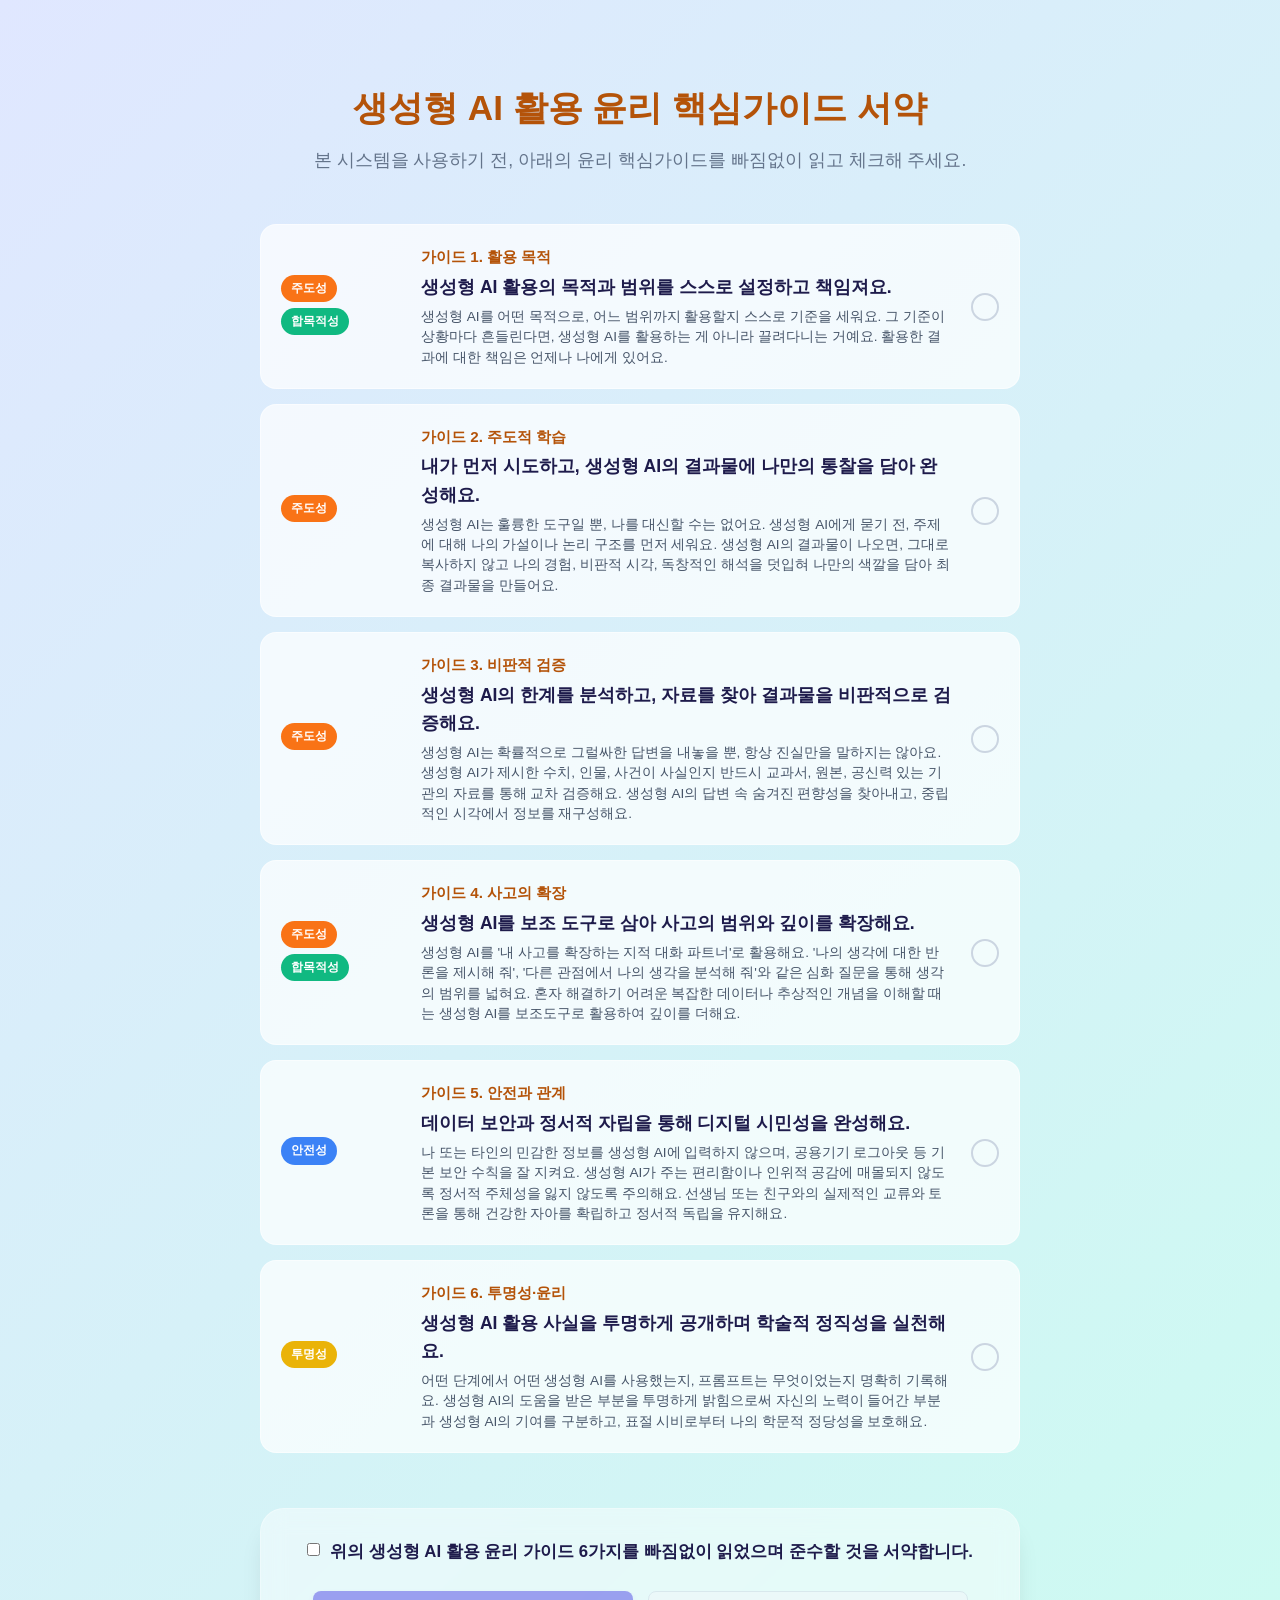
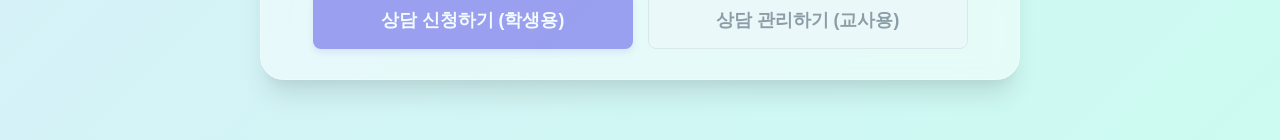
==== index.html @ edc0baff "feat: 학생 상담 신청 관리 시스템 및 AI 활용 윤리 가이드 게이트 구현" ====
<!DOCTYPE html>
<html lang="ko">
<head>
  <script>
    if (localStorage.getItem('ethics_agreement') !== 'true') {
      window.location.href = 'gate.html';
    }
  </script>
  <meta charset="UTF-8">
  <meta name="viewport" content="width=device-width, initial-scale=1.0">
  <title>학생 상담 신청 및 조회 시스템</title>
  <link rel="stylesheet" href="style.css">
</head>
<body>

  <div class="app-container">
    <!-- Header -->
    <header>
      <h1>Counseling <span>학생용</span></h1>
      <nav>
        <a href="admin.html" class="nav-btn">교사용 관리자 페이지</a>
      </nav>
    </header>

    <!-- Hero Section -->
    <div class="hero">
      <h2>학생 상담 신청</h2>
      <p>원하는 상담 날짜와 시간을 선택하여 간편하게 상담을 신청하고 결과를 조회할 수 있습니다.</p>
    </div>

    <!-- Main Content -->
    <div class="main-grid">
      <!-- 1. 상담 신청 카드 -->
      <section class="card" id="apply-card">
        <h3 class="card-title">상담 신청하기</h3>
        <form id="consultation-form">
          <div class="form-group">
            <label for="student-id">학번</label>
            <input type="text" id="student-id" placeholder="예: 30101" required pattern="^[0-9]{5}$" title="학번 5자리를 입력해주세요 (예: 30101)">
          </div>
          <div class="form-group">
            <label for="student-name">이름</label>
            <input type="text" id="student-name" placeholder="홍길동" required>
          </div>
          <div class="form-row">
            <div class="form-group">
              <label for="desired-date">희망 날짜</label>
              <input type="date" id="desired-date" required>
            </div>
            <div class="form-group">
              <label for="desired-time">희망 시간</label>
              <select id="desired-time" required>
                <option value="">시간 선택</option>
                <option value="09:00">09:00 - 10:00 (1교시)</option>
                <option value="10:00">10:00 - 11:00 (2교시)</option>
                <option value="11:00">11:00 - 12:00 (3교시)</option>
                <option value="13:00">13:00 - 14:00 (점심시간)</option>
                <option value="14:00">14:00 - 15:00 (5교시)</option>
                <option value="15:00">15:00 - 16:00 (6교시)</option>
                <option value="16:00">16:00 - 17:00 (방과후)</option>
              </select>
            </div>
          </div>
          <div class="alert-info" style="margin-top: 10px; font-size: 0.85rem;">
            ※ 본 시스템은 상담 내용은 일체 입력받지 않으며, 이름과 학번, 일정 정보만 안전하게 수집합니다.
          </div>
          <button type="submit" class="btn">상담 신청 제출</button>
        </form>
      </section>

      <!-- 2. 신청 현황 조회 카드 -->
      <section class="card" id="lookup-card">
        <h3 class="card-title">신청 완료 여부 및 일정 조회</h3>
        <form id="lookup-form">
          <div class="form-group">
            <label for="lookup-id">학번</label>
            <input type="text" id="lookup-id" placeholder="예: 30101" required pattern="^[0-9]{5}$" title="학번 5자리를 입력해주세요 (예: 30101)">
          </div>
          <div class="form-group">
            <label for="lookup-name">이름</label>
            <input type="text" id="lookup-name" placeholder="홍길동" required>
          </div>
          <button type="submit" class="btn btn-secondary">내 일정 조회하기</button>
        </form>

        <!-- 조회 결과 출력 영역 -->
        <div id="lookup-result" class="result-box">
          <div class="result-item">
            <span class="result-label">학번 / 이름</span>
            <span class="result-value" id="res-student-info"></span>
          </div>
          <div class="result-item">
            <span class="result-label">상담 완료 여부</span>
            <span class="result-value" id="res-status-badge"></span>
          </div>
          <div class="result-item">
            <span class="result-label">다음 일정</span>
            <span class="result-value" id="res-schedule-time"></span>
          </div>
        </div>
      </section>
    </div>
  </div>

  <!-- Footer -->
  <footer>
    <div class="footer-content">
      <div class="footer-section">
        <h3>세종과학고등학교 상담지원센터</h3>
        <p>본 사이트는 학생 상담 신청 및 관리를 지원하는 내부 업무 전용 웹 서비스입니다.</p>
        <p style="margin-top: 10px;">담당자: 상담 교사 홍길동 | 문의: 02-1234-5678</p>
      </div>
      <div class="footer-section">
        <h3>약관 및 정책</h3>
        <div class="footer-links">
          <a onclick="openModal('privacy-modal')">개인정보 처리방침</a>
          <a onclick="openModal('terms-modal')">이용약관</a>
        </div>
      </div>
    </div>
    <div class="footer-bottom">
      <p>&copy; 2026 세종과학고등학교. All Rights Reserved.</p>
      <p>시행일: 2026년 3월 2일 | 최근변경일: 2026년 6월 23일</p>
    </div>
  </footer>

  <!-- Privacy Modal -->
  <div id="privacy-modal" class="modal">
    <div class="modal-content">
      <button class="modal-close" onclick="closeModal('privacy-modal')">&times;</button>
      <div class="policy-text" id="privacy-content-area">
        <p>불러오는 중...</p>
      </div>
    </div>
  </div>

  <!-- Terms Modal -->
  <div id="terms-modal" class="modal">
    <div class="modal-content">
      <button class="modal-close" onclick="closeModal('terms-modal')">&times;</button>
      <div class="policy-text" id="terms-content-area">
        <p>불러오는 중...</p>
      </div>
    </div>
  </div>

  <script src="app.js"></script>
</body>
</html>
---- style.css ----
/* @import url('https://fonts.googleapis.com/css2?family=Inter:wght@300;400;500;600;700&family=Noto+Sans+KR:wght@300;400;500;700&display=swap'); */

:root {
  /* Color Palette */
  --primary-color: #4f46e5;       /* Indigo */
  --primary-hover: #4338ca;
  --secondary-color: #06b6d4;     /* Cyan */
  --background-dark: #0f172a;     /* Slate 900 */
  --background-light: #f8fafc;    /* Slate 50 */
  --text-dark: #0f172a;
  --text-light: #f8fafc;
  --text-muted: #64748b;          /* Slate 500 */
  --card-bg: rgba(255, 255, 255, 0.8);
  --card-border: rgba(255, 255, 255, 0.4);
  --glass-bg: rgba(255, 255, 255, 0.45);
  --glass-border: rgba(255, 255, 255, 0.3);
  
  /* Status Colors */
  --status-pending: #f59e0b;      /* Amber / 대기 */
  --status-confirmed: #10b981;    /* Emerald / 확정 */
  --status-completed: #94a3b8;    /* Slate 400 / 완료 */
  
  /* Typography */
  --font-sans: 'Inter', 'Noto Sans KR', sans-serif;
  
  /* Shadows & Radius */
  --radius-sm: 8px;
  --radius-md: 16px;
  --radius-lg: 24px;
  --shadow-sm: 0 1px 3px rgba(0, 0, 0, 0.1);
  --shadow-md: 0 4px 6px -1px rgba(0, 0, 0, 0.1), 0 2px 4px -1px rgba(0, 0, 0, 0.06);
  --shadow-lg: 0 20px 25px -5px rgba(0, 0, 0, 0.1), 0 10px 10px -5px rgba(0, 0, 0, 0.04);
  --shadow-glass: 0 8px 32px 0 rgba(31, 38, 135, 0.07);
}

/* Base Styles */
* {
  box-sizing: border-box;
  margin: 0;
  padding: 0;
}

body {
  font-family: var(--font-sans);
  background: linear-gradient(135deg, #e0e7ff 0%, #ccfbf1 100%);
  color: var(--text-dark);
  min-height: 100vh;
  display: flex;
  flex-direction: column;
  line-height: 1.6;
  overflow-x: hidden;
}

/* App Container */
.app-container {
  flex: 1;
  max-width: 1200px;
  width: 90%;
  margin: 40px auto;
  display: flex;
  flex-direction: column;
  gap: 30px;
  animation: fadeIn 0.6s ease-out;
}

/* Header */
header {
  display: flex;
  justify-content: space-between;
  align-items: center;
  padding: 20px 30px;
  background: var(--glass-bg);
  backdrop-filter: blur(12px);
  -webkit-backdrop-filter: blur(12px);
  border: 1px solid var(--glass-border);
  border-radius: var(--radius-md);
  box-shadow: var(--shadow-glass);
}

header h1 {
  font-size: 1.5rem;
  font-weight: 700;
  color: var(--primary-color);
  display: flex;
  align-items: center;
  gap: 10px;
}

header h1 span {
  font-size: 0.9rem;
  font-weight: 500;
  background: var(--primary-color);
  color: white;
  padding: 3px 8px;
  border-radius: 20px;
}

nav {
  display: flex;
  gap: 15px;
}

.nav-btn {
  background: transparent;
  border: 1px solid var(--primary-color);
  color: var(--primary-color);
  padding: 8px 16px;
  border-radius: var(--radius-sm);
  cursor: pointer;
  font-weight: 500;
  transition: all 0.3s;
  text-decoration: none;
  font-size: 0.9rem;
}

.nav-btn:hover, .nav-btn.active {
  background: var(--primary-color);
  color: white;
}

/* Hero Section */
.hero {
  text-align: center;
  margin: 20px 0;
}

.hero h2 {
  font-size: 2.2rem;
  color: #1e1b4b;
  margin-bottom: 10px;
}

.hero p {
  color: var(--text-muted);
  font-size: 1.1rem;
}

/* Main Grid Layout */
.main-grid {
  display: grid;
  grid-template-columns: 1fr 1fr;
  gap: 30px;
}

@media (max-width: 900px) {
  .main-grid {
    grid-template-columns: 1fr;
  }
}

/* Card Styling */
.card {
  background: var(--card-bg);
  backdrop-filter: blur(16px);
  -webkit-backdrop-filter: blur(16px);
  border: 1px solid var(--card-border);
  border-radius: var(--radius-lg);
  padding: 35px;
  box-shadow: var(--shadow-lg);
  transition: transform 0.3s, box-shadow 0.3s;
  display: flex;
  flex-direction: column;
  gap: 20px;
}

.card:hover {
  transform: translateY(-5px);
  box-shadow: 0 25px 35px -10px rgba(31, 38, 135, 0.12);
}

.card-title {
  font-size: 1.3rem;
  font-weight: 700;
  color: #1e1b4b;
  border-bottom: 2px dashed rgba(79, 70, 229, 0.2);
  padding-bottom: 10px;
  margin-bottom: 10px;
}

/* Forms */
.form-group {
  display: flex;
  flex-direction: column;
  gap: 8px;
}

.form-group label {
  font-size: 0.9rem;
  font-weight: 600;
  color: #312e81;
}

.form-group input, .form-group select, .form-group textarea {
  padding: 12px 16px;
  border: 1.5px solid rgba(79, 70, 229, 0.2);
  border-radius: var(--radius-sm);
  font-family: var(--font-sans);
  font-size: 1rem;
  outline: none;
  background: rgba(255, 255, 255, 0.7);
  transition: all 0.3s;
}

.form-group input:focus, .form-group select:focus {
  border-color: var(--primary-color);
  background: white;
  box-shadow: 0 0 0 4px rgba(79, 70, 229, 0.1);
}

.form-row {
  display: grid;
  grid-template-columns: 1fr 1fr;
  gap: 15px;
}

/* Buttons */
.btn {
  background: var(--primary-color);
  color: white;
  padding: 14px 24px;
  border: none;
  border-radius: var(--radius-sm);
  font-size: 1rem;
  font-weight: 600;
  cursor: pointer;
  transition: all 0.3s;
  display: flex;
  align-items: center;
  justify-content: center;
  gap: 10px;
  box-shadow: 0 4px 6px rgba(79, 70, 229, 0.2);
}

.btn:hover {
  background: var(--primary-hover);
  transform: translateY(-2px);
  box-shadow: 0 6px 12px rgba(79, 70, 229, 0.3);
}

.btn:active {
  transform: translateY(0);
}

.btn-secondary {
  background: #f1f5f9;
  color: #334155;
  border: 1px solid #cbd5e1;
  box-shadow: none;
}

.btn-secondary:hover {
  background: #e2e8f0;
  box-shadow: none;
}

.btn-danger {
  background: #ef4444;
  color: white;
  box-shadow: 0 4px 6px rgba(239, 68, 68, 0.2);
}

.btn-danger:hover {
  background: #dc2626;
  box-shadow: 0 6px 12px rgba(239, 68, 68, 0.3);
}

/* Search Box */
.search-container {
  display: flex;
  gap: 10px;
}

.search-container input {
  flex: 1;
}

/* Results Display */
.result-box {
  margin-top: 15px;
  padding: 20px;
  border-radius: var(--radius-md);
  background: rgba(255, 255, 255, 0.5);
  border: 1px solid rgba(255, 255, 255, 0.3);
  display: none;
  animation: slideDown 0.4s ease-out;
}

.result-item {
  display: flex;
  justify-content: space-between;
  align-items: center;
  padding: 12px 0;
  border-bottom: 1px solid rgba(79, 70, 229, 0.1);
}

.result-item:last-child {
  border-bottom: none;
}

.result-label {
  font-weight: 500;
  color: var(--text-muted);
}

.result-value {
  font-weight: 600;
  color: #1e1b4b;
}

/* Badges */
.badge {
  padding: 4px 10px;
  border-radius: 20px;
  font-size: 0.85rem;
  font-weight: 600;
  color: white;
  display: inline-block;
}

.badge-pending {
  background-color: var(--status-pending);
}

.badge-confirmed {
  background-color: var(--status-confirmed);
}

.badge-completed {
  background-color: var(--status-completed);
}

/* Footer & Policies */
footer {
  margin-top: auto;
  background: var(--background-dark);
  color: #94a3b8;
  padding: 40px 20px 20px;
  font-size: 0.85rem;
  border-top: 1px solid rgba(255, 255, 255, 0.1);
}

.footer-content {
  max-width: 1200px;
  margin: 0 auto;
  display: flex;
  justify-content: space-between;
  flex-wrap: wrap;
  gap: 30px;
}

.footer-section {
  flex: 1;
  min-width: 250px;
}

.footer-section h3 {
  color: var(--text-light);
  font-size: 1rem;
  margin-bottom: 15px;
}

.footer-links {
  display: flex;
  flex-direction: column;
  gap: 10px;
}

.footer-links a {
  color: #94a3b8;
  text-decoration: none;
  transition: color 0.3s;
  cursor: pointer;
}

.footer-links a:hover {
  color: var(--text-light);
}

.footer-bottom {
  max-width: 1200px;
  margin: 30px auto 0;
  padding-top: 20px;
  border-top: 1px solid rgba(255, 255, 255, 0.1);
  text-align: center;
  display: flex;
  justify-content: space-between;
  align-items: center;
  flex-wrap: wrap;
  gap: 15px;
}

/* Modals */
.modal {
  display: none;
  position: fixed;
  top: 0;
  left: 0;
  width: 100%;
  height: 100%;
  background: rgba(15, 23, 42, 0.6);
  backdrop-filter: blur(8px);
  z-index: 1000;
  justify-content: center;
  align-items: center;
  animation: fadeIn 0.3s;
}

.modal-content {
  background: white;
  width: 90%;
  max-width: 700px;
  max-height: 80vh;
  border-radius: var(--radius-lg);
  padding: 35px;
  box-shadow: var(--shadow-lg);
  overflow-y: auto;
  position: relative;
  display: flex;
  flex-direction: column;
  gap: 20px;
  animation: scaleUp 0.3s cubic-bezier(0.34, 1.56, 0.64, 1);
}

.modal-close {
  position: absolute;
  top: 25px;
  right: 25px;
  background: none;
  border: none;
  font-size: 1.5rem;
  cursor: pointer;
  color: var(--text-muted);
  transition: color 0.3s;
}

.modal-close:hover {
  color: var(--text-dark);
}

.policy-text h2 {
  font-size: 1.4rem;
  margin: 20px 0 10px;
  color: #1e1b4b;
}

.policy-text h3 {
  font-size: 1.1rem;
  margin: 15px 0 5px;
  color: #312e81;
}

.policy-text p, .policy-text li {
  color: #475569;
  font-size: 0.95rem;
  margin-bottom: 8px;
}

.policy-text ul {
  padding-left: 20px;
  margin-bottom: 10px;
}

/* Admin Dashboard layout tweaks */
.admin-container {
  display: grid;
  grid-template-columns: 2fr 1fr;
  gap: 30px;
}

@media (max-width: 1024px) {
  .admin-container {
    grid-template-columns: 1fr;
  }
}

.table-responsive {
  width: 100%;
  overflow-x: auto;
  margin-top: 10px;
  border-radius: var(--radius-sm);
  border: 1px solid rgba(79, 70, 229, 0.1);
}

table {
  width: 100%;
  border-collapse: collapse;
  text-align: left;
  background: white;
}

th, td {
  padding: 12px 16px;
  border-bottom: 1px solid #f1f5f9;
  font-size: 0.95rem;
}

th {
  background: #f8fafc;
  font-weight: 600;
  color: #312e81;
}

tr:hover {
  background: #f8fafc;
}

/* FullCalendar styling helper overrides */
#calendar {
  background: white;
  padding: 20px;
  border-radius: var(--radius-md);
  border: 1px solid rgba(79, 70, 229, 0.15);
  box-shadow: var(--shadow-sm);
}

/* Checklist and setup styling */
.checkbox-group {
  display: flex;
  flex-direction: column;
  gap: 12px;
  background: #f8fafc;
  padding: 20px;
  border-radius: var(--radius-md);
  border: 1px solid #e2e8f0;
}

.checkbox-label {
  display: flex;
  align-items: flex-start;
  gap: 10px;
  font-size: 0.9rem;
  font-weight: 500;
  cursor: pointer;
  color: #334155;
}

.checkbox-label input[type="checkbox"],
.checkbox-label input[type="radio"] {
  margin-top: 4px;
  cursor: pointer;
}

.alert-info {
  background: #eff6ff;
  border-left: 4px solid var(--primary-color);
  color: #1e3a8a;
  padding: 15px;
  border-radius: 4px;
  font-size: 0.9rem;
}

/* Animations */
@keyframes fadeIn {
  from { opacity: 0; }
  to { opacity: 1; }
}

@keyframes slideDown {
  from { transform: translateY(-10px); opacity: 0; }
  to { transform: translateY(0); opacity: 1; }
}

@keyframes scaleUp {
  from { transform: scale(0.95); opacity: 0; }
  to { transform: scale(1); opacity: 1; }
}
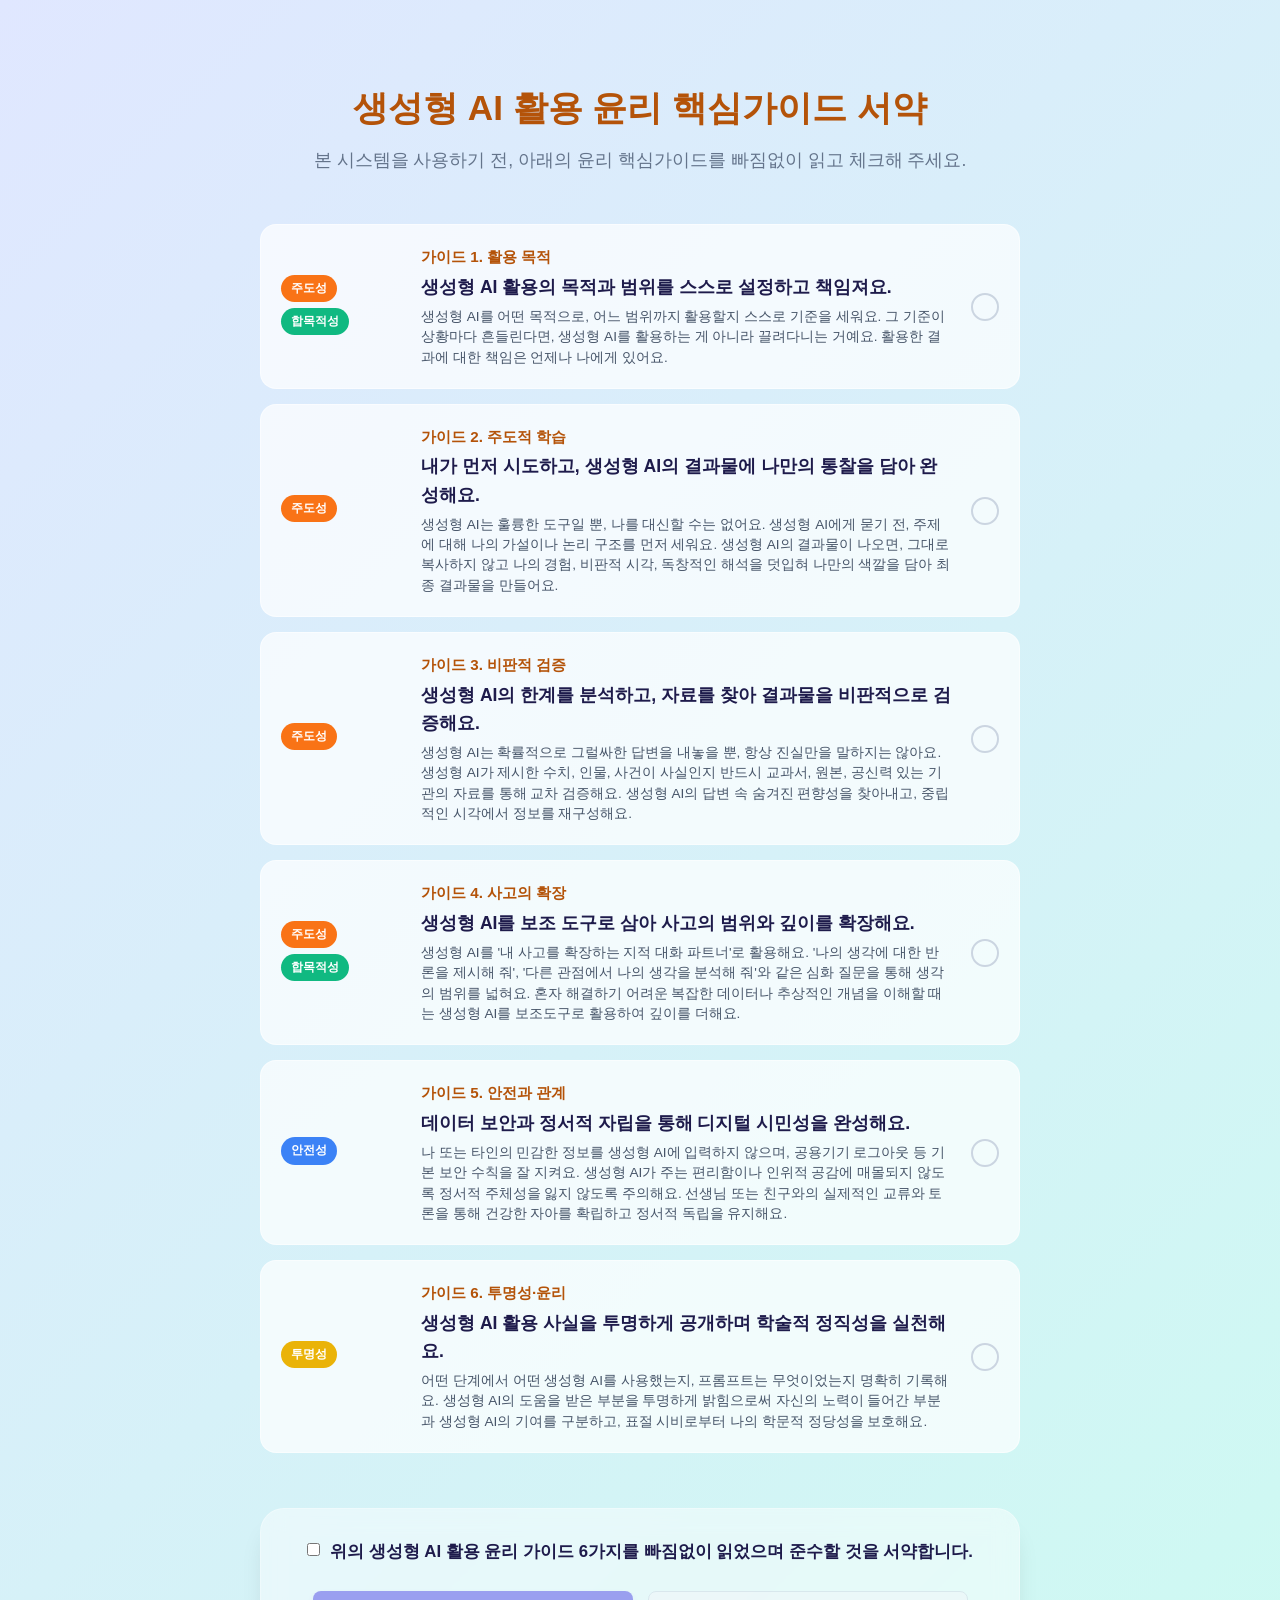
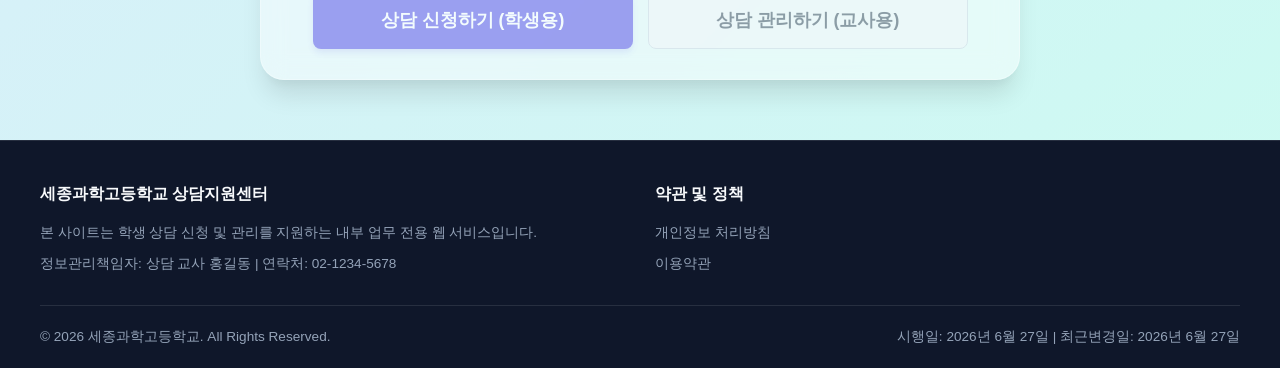
==== commit f3d63b17: "feat: 푸터에 정보관리책임자 표기 및 모달 팝업 연결 최신화" ====
--- a/index.html
+++ b/index.html
@@ -108,7 +108,7 @@
       <div class="footer-section">
         <h3>세종과학고등학교 상담지원센터</h3>
         <p>본 사이트는 학생 상담 신청 및 관리를 지원하는 내부 업무 전용 웹 서비스입니다.</p>
-        <p style="margin-top: 10px;">담당자: 상담 교사 홍길동 | 문의: 02-1234-5678</p>
+        <p style="margin-top: 10px;">정보관리책임자: 상담 교사 홍길동 | 연락처: 02-1234-5678</p>
       </div>
       <div class="footer-section">
         <h3>약관 및 정책</h3>
@@ -120,7 +120,7 @@
     </div>
     <div class="footer-bottom">
       <p>&copy; 2026 세종과학고등학교. All Rights Reserved.</p>
-      <p>시행일: 2026년 3월 2일 | 최근변경일: 2026년 6월 23일</p>
+      <p>시행일: 2026년 6월 27일 | 최근변경일: 2026년 6월 27일</p>
     </div>
   </footer>
 
